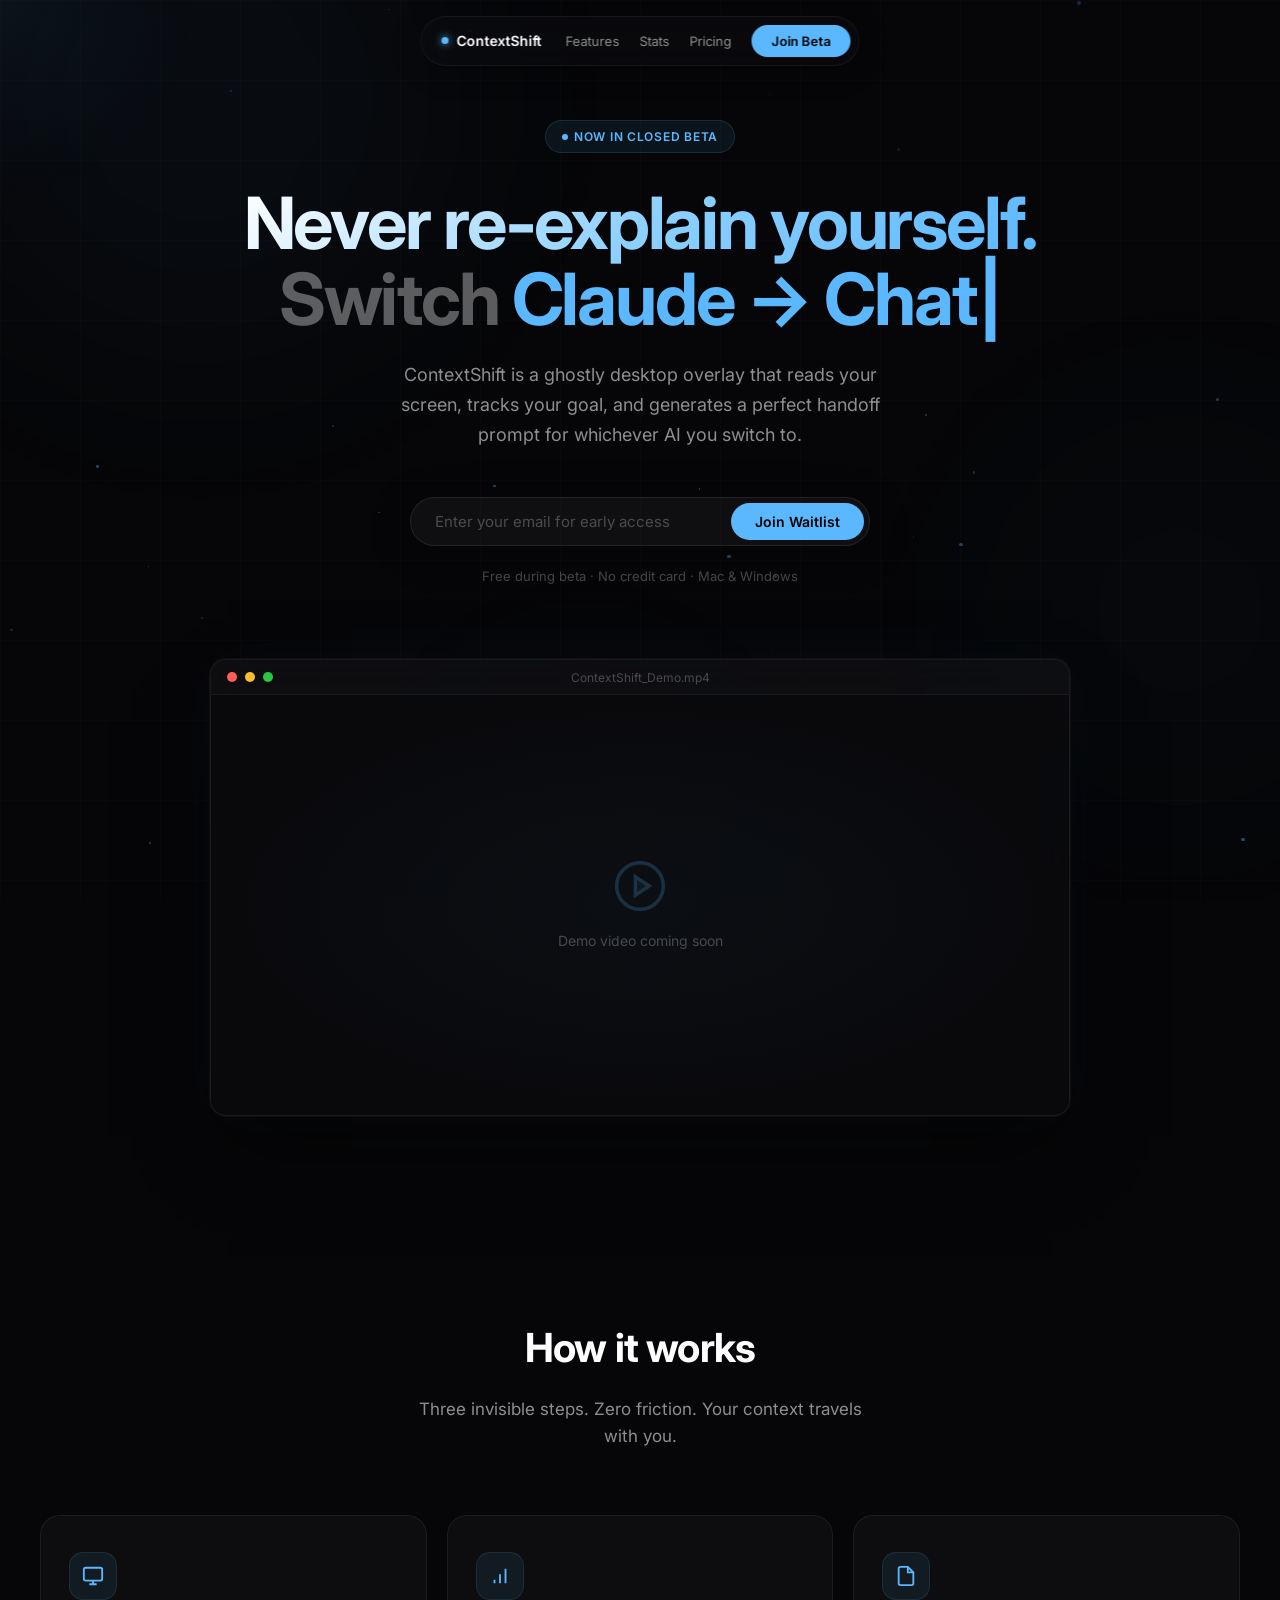
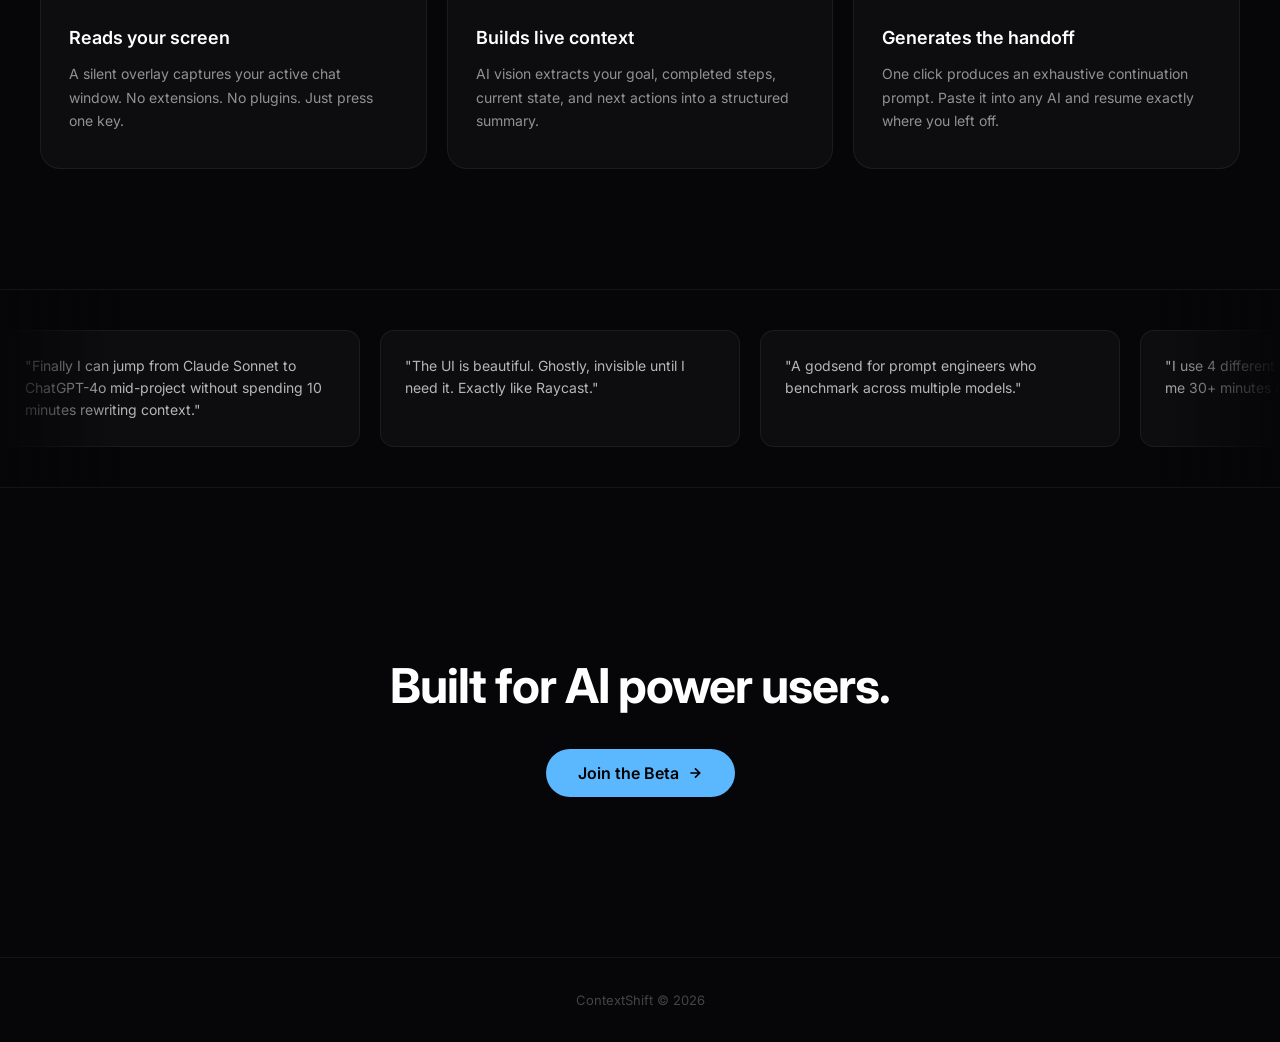
==== index.html @ 585a2532 "ContextShift marketing website - glassmorphism + waitlist" ====
<!DOCTYPE html>
<html lang="en">
<head>
  <meta charset="UTF-8">
  <meta name="viewport" content="width=device-width, initial-scale=1.0">
  <title>ContextShift — AI Context Layer</title>
  <meta name="description" content="Stop re-explaining yourself. ContextShift reads your screen, tracks your AI conversation, and generates a perfect handoff prompt when you switch models.">
  <link rel="icon" href="data:image/svg+xml,<svg xmlns=%22http://www.w3.org/2000/svg%22 viewBox=%220 0 100 100%22><circle cx=%2250%22 cy=%2250%22 r=%2250%22 fill=%22%235BB8FF%22/></svg>">
  <link href="https://fonts.googleapis.com/css2?family=Inter:wght@400;500;600;700;800&display=swap" rel="stylesheet">
  <link rel="stylesheet" href="/css/base.css">
</head>
<body>

  <!-- Scroll Progress Bar -->
  <div style="position:fixed; top:0; left:0; height:2px; background:var(--accent); z-index:200; transition:width 0.1s;" id="scroll-progress"></div>

  <!-- Animated Background -->
  <div class="bg-scene">
    <div class="mesh-gradient mesh-1"></div>
    <div class="mesh-gradient mesh-2"></div>
    <div class="mesh-gradient mesh-3"></div>
    <div id="particles" class="particles-container"></div>
  </div>
  <div class="grid-overlay"></div>
  <div class="cursor-glow" id="cursor-glow"></div>

  <!-- Floating Nav Pill -->
  <nav class="nav">
    <div class="nav-brand">
      <span class="dot"></span>
      ContextShift
    </div>
    <div class="nav-links">
      <a href="#features">Features</a>
      <a href="#stats">Stats</a>
      <a href="/pricing.html">Pricing</a>
      <button class="nav-cta magnetic" onclick="document.getElementById('email').focus()">Join Beta</button>
    </div>
  </nav>

  <main>
    <!-- ==================== HERO ==================== -->
    <section class="hero">
      <div class="badge reveal">Now in Closed Beta</div>
      
      <h1 class="reveal">
        <span class="gradient-text">Never re‑explain yourself.</span>
        <span class="dim">Switch <span id="typing-text" class="typing-cursor">Claude → ChatGPT</span></span>
      </h1>
      
      <p class="hero-sub reveal">
        ContextShift is a ghostly desktop overlay that reads your screen, tracks your goal, and generates a perfect handoff prompt for whichever AI you switch to.
      </p>

      <div class="waitlist-wrap reveal">
        <form id="waitlist-form" class="waitlist-form">
          <input type="email" id="email" placeholder="Enter your email for early access" required>
          <button type="submit" class="magnetic">Join Waitlist</button>
        </form>
        <div id="waitlist-success" class="success-pill hidden">
          <svg width="18" height="18" viewBox="0 0 24 24" fill="none" stroke="currentColor" stroke-width="2.5"><path d="M22 11.08V12a10 10 0 1 1-5.93-9.14"/><polyline points="22 4 12 14.01 9 11.01"/></svg>
          You're on the list!
        </div>
      </div>
      <p class="hero-note reveal">Free during beta · No credit card · Mac & Windows</p>

      <!-- Video Frame with 3D Parallax Tilt -->
      <div class="video-section reveal">
        <div class="video-frame">
          <div class="video-bar">
            <span class="vb-dot vb-r"></span>
            <span class="vb-dot vb-y"></span>
            <span class="vb-dot vb-g"></span>
            <span class="vb-title">ContextShift_Demo.mp4</span>
          </div>
          <div class="video-body" id="video-body">
            <svg width="56" height="56" viewBox="0 0 24 24" fill="none" stroke="rgba(91,184,255,0.5)" stroke-width="1.5">
              <circle cx="12" cy="12" r="10"></circle>
              <polygon points="10 8 16 12 10 16" fill="rgba(91,184,255,0.15)"></polygon>
            </svg>
            <p>Demo video coming soon</p>
          </div>
          <!-- Uncomment when ready:
          <video src="/assets/demo.mp4" autoplay loop muted playsinline class="real-video"></video>
          -->
        </div>
      </div>
    </section>



    <!-- ==================== FEATURES ==================== -->
    <section class="features container" id="features">
      <div class="section-label reveal">
        <h2>How it works</h2>
        <p>Three invisible steps. Zero friction. Your context travels with you.</p>
      </div>
      <div class="features-grid">
        <div class="f-card reveal">
          <div class="f-icon">
            <svg width="22" height="22" viewBox="0 0 24 24" fill="none" stroke="currentColor" stroke-width="2"><rect x="2" y="3" width="20" height="14" rx="2"/><path d="M8 21h8M12 17v4"/></svg>
          </div>
          <h3>Reads your screen</h3>
          <p>A silent overlay captures your active chat window. No extensions. No plugins. Just press one key.</p>
        </div>
        <div class="f-card reveal">
          <div class="f-icon">
            <svg width="22" height="22" viewBox="0 0 24 24" fill="none" stroke="currentColor" stroke-width="2"><path d="M12 20V10M18 20V4M6 20v-4"/></svg>
          </div>
          <h3>Builds live context</h3>
          <p>AI vision extracts your goal, completed steps, current state, and next actions into a structured summary.</p>
        </div>
        <div class="f-card reveal">
          <div class="f-icon">
            <svg width="22" height="22" viewBox="0 0 24 24" fill="none" stroke="currentColor" stroke-width="2"><path d="M14 2H6a2 2 0 0 0-2 2v16a2 2 0 0 0 2 2h12a2 2 0 0 0 2-2V8z"/><path d="M14 2v6h6"/></svg>
          </div>
          <h3>Generates the handoff</h3>
          <p>One click produces an exhaustive continuation prompt. Paste it into any AI and resume exactly where you left off.</p>
        </div>
      </div>
    </section>

    <!-- ==================== SOCIAL PROOF ==================== -->
    <div class="social-proof">
      <div class="marquee-track">
        <div class="quote-card">"Finally I can jump from Claude Sonnet to ChatGPT-4o mid-project without spending 10 minutes rewriting context."</div>
        <div class="quote-card">"The UI is beautiful. Ghostly, invisible until I need it. Exactly like Raycast."</div>
        <div class="quote-card">"A godsend for prompt engineers who benchmark across multiple models."</div>
        <div class="quote-card">"I use 4 different AIs daily. ContextShift saves me 30+ minutes of re-explaining."</div>
        <div class="quote-card">"This is what I thought Cluely was going to be. But better and actually useful."</div>
        <div class="quote-card">"Finally I can jump from Claude Sonnet to ChatGPT-4o mid-project without spending 10 minutes rewriting context."</div>
        <div class="quote-card">"The UI is beautiful. Ghostly, invisible until I need it. Exactly like Raycast."</div>
        <div class="quote-card">"A godsend for prompt engineers who benchmark across multiple models."</div>
        <div class="quote-card">"I use 4 different AIs daily. ContextShift saves me 30+ minutes of re-explaining."</div>
        <div class="quote-card">"This is what I thought Cluely was going to be. But better and actually useful."</div>
      </div>
    </div>

    <!-- ==================== BOTTOM CTA ==================== -->
    <section class="bottom-cta container">
      <h2 class="reveal">Built for AI power users.</h2>
      <div class="reveal">
        <button class="btn-big magnetic" onclick="window.scrollTo({top:0,behavior:'smooth'}); setTimeout(()=>document.getElementById('email').focus(),500)">
          Join the Beta
          <svg width="16" height="16" viewBox="0 0 24 24" fill="none" stroke="currentColor" stroke-width="2.5"><path d="M5 12h14M12 5l7 7-7 7"/></svg>
        </button>
      </div>
    </section>
  </main>

  <footer>
    <div class="container">ContextShift © 2026</div>
  </footer>

  <script src="/js/main.js"></script>
</body>
</html>
---- css/base.css ----
:root {
  --accent: #5BB8FF;
  --accent-light: #8ED1FF;
  --bg: #060608;
  --glass: rgba(255, 255, 255, 0.03);
  --glass-border: rgba(255, 255, 255, 0.06);
  --glass-strong: rgba(255, 255, 255, 0.06);
  --text: #fff;
  --text-dim: rgba(255, 255, 255, 0.55);
  --text-muted: rgba(255, 255, 255, 0.25);
}

*, *::before, *::after { box-sizing: border-box; margin: 0; padding: 0; }

html {
  scroll-behavior: smooth;
  scrollbar-width: thin;
  scrollbar-color: rgba(91,184,255,0.2) transparent;
}

body {
  font-family: 'Inter', -apple-system, BlinkMacSystemFont, sans-serif;
  background: var(--bg);
  color: var(--text);
  -webkit-font-smoothing: antialiased;
  text-rendering: optimizeLegibility;
  overflow-x: hidden;
  line-height: 1.6;
}

::-webkit-scrollbar { width: 6px; }
::-webkit-scrollbar-track { background: transparent; }
::-webkit-scrollbar-thumb { background: rgba(91,184,255,0.15); border-radius: 3px; }

a { color: inherit; text-decoration: none; }
button { cursor: pointer; font-family: inherit; border: none; outline: none; }
ul { list-style: none; }

.container { max-width: 1200px; margin: 0 auto; padding: 0 32px; }

/* ========== ANIMATED BACKGROUND ========== */
.bg-scene {
  position: fixed;
  inset: 0;
  z-index: -1;
  overflow: hidden;
}

.mesh-gradient {
  position: absolute;
  border-radius: 50%;
  filter: blur(120px);
  opacity: 0.4;
  animation: float 20s ease-in-out infinite;
}

.mesh-1 {
  width: 600px; height: 600px;
  background: radial-gradient(circle, rgba(91,184,255,0.15), transparent);
  top: -200px; left: -100px;
  animation-delay: 0s;
}
.mesh-2 {
  width: 500px; height: 500px;
  background: radial-gradient(circle, rgba(91,184,255,0.08), transparent);
  top: 40%; right: -150px;
  animation-delay: -7s;
  animation-duration: 25s;
}
.mesh-3 {
  width: 400px; height: 400px;
  background: radial-gradient(circle, rgba(142,209,255,0.06), transparent);
  bottom: -100px; left: 30%;
  animation-delay: -14s;
  animation-duration: 30s;
}

@keyframes float {
  0%, 100% { transform: translate(0, 0) scale(1); }
  25% { transform: translate(30px, -40px) scale(1.05); }
  50% { transform: translate(-20px, 20px) scale(0.95); }
  75% { transform: translate(40px, 30px) scale(1.02); }
}

/* Cursor Glow */
.cursor-glow {
  position: fixed;
  width: 400px;
  height: 400px;
  border-radius: 50%;
  background: radial-gradient(circle, rgba(91,184,255,0.06), transparent 70%);
  pointer-events: none;
  z-index: 0;
  transform: translate(-50%, -50%);
  transition: left 0.3s ease, top 0.3s ease;
}

/* Grid Overlay */
.grid-overlay {
  position: fixed;
  inset: 0;
  background-image: 
    linear-gradient(rgba(255,255,255,0.015) 1px, transparent 1px),
    linear-gradient(90deg, rgba(255,255,255,0.015) 1px, transparent 1px);
  background-size: 80px 80px;
  z-index: -1;
  pointer-events: none;
}

/* ========== NAV ========== */
.nav {
  position: fixed;
  top: 16px;
  left: 50%;
  transform: translateX(-50%);
  z-index: 100;
  background: rgba(12, 12, 16, 0.5);
  backdrop-filter: blur(20px);
  -webkit-backdrop-filter: blur(20px);
  border: 1px solid var(--glass-border);
  border-radius: 999px;
  padding: 8px 8px 8px 20px;
  display: flex;
  align-items: center;
  gap: 24px;
  box-shadow: 0 4px 30px rgba(0,0,0,0.3);
}

.nav-brand {
  display: flex;
  align-items: center;
  gap: 8px;
  font-weight: 600;
  font-size: 14px;
  white-space: nowrap;
}

.dot {
  width: 7px;
  height: 7px;
  background: var(--accent);
  border-radius: 50%;
  box-shadow: 0 0 8px var(--accent);
  animation: dot-pulse 2.5s ease-in-out infinite;
}

@keyframes dot-pulse {
  0%, 100% { opacity: 1; }
  50% { opacity: 0.3; }
}

.nav-links {
  display: flex;
  align-items: center;
  gap: 20px;
}

.nav-links a {
  font-size: 13px;
  color: var(--text-dim);
  transition: color 0.2s;
}
.nav-links a:hover { color: #fff; }

.nav-cta {
  background: var(--accent);
  color: #000;
  font-size: 13px;
  font-weight: 600;
  padding: 8px 20px;
  border-radius: 999px;
  transition: all 0.2s;
}
.nav-cta:hover {
  box-shadow: 0 0 20px rgba(91,184,255,0.4);
  transform: scale(1.02);
}

/* ========== HERO ========== */
.hero {
  min-height: 100vh;
  display: flex;
  flex-direction: column;
  align-items: center;
  justify-content: center;
  text-align: center;
  padding: 120px 32px 80px;
  position: relative;
}

.badge {
  display: inline-flex;
  align-items: center;
  gap: 6px;
  background: rgba(91,184,255,0.08);
  border: 1px solid rgba(91,184,255,0.15);
  color: var(--accent);
  font-size: 12px;
  font-weight: 600;
  text-transform: uppercase;
  letter-spacing: 0.06em;
  padding: 6px 16px;
  border-radius: 999px;
  margin-bottom: 32px;
}
.badge::before {
  content: '';
  width: 6px; height: 6px;
  background: var(--accent);
  border-radius: 50%;
}

.hero h1 {
  font-size: clamp(40px, 6vw, 72px);
  font-weight: 700;
  line-height: 1.05;
  letter-spacing: -0.03em;
  margin-bottom: 24px;
  max-width: 800px;
}
.hero h1 .gradient-text {
  background: linear-gradient(135deg, #fff 0%, var(--accent-light) 50%, var(--accent) 100%);
  -webkit-background-clip: text;
  -webkit-text-fill-color: transparent;
  background-clip: text;
}
.hero h1 .dim {
  display: block;
  -webkit-text-fill-color: rgba(255,255,255,0.35);
}

.hero-sub {
  font-size: 18px;
  color: var(--text-dim);
  max-width: 500px;
  margin: 0 auto 48px;
  line-height: 1.65;
}

/* ========== WAITLIST ========== */
.waitlist-wrap {
  margin-bottom: 12px;
}

.waitlist-form {
  display: flex;
  align-items: center;
  background: rgba(255,255,255,0.04);
  border: 1px solid rgba(255,255,255,0.08);
  border-radius: 999px;
  padding: 5px 5px 5px 24px;
  width: 460px;
  max-width: 90vw;
  transition: all 0.3s;
  box-shadow: 0 8px 40px rgba(0,0,0,0.25);
}
.waitlist-form:focus-within {
  border-color: rgba(91,184,255,0.35);
  box-shadow: 0 0 0 4px rgba(91,184,255,0.08), 0 8px 40px rgba(0,0,0,0.25);
}

.waitlist-form input {
  flex: 1;
  background: none;
  border: none;
  color: #fff;
  font-size: 15px;
  outline: none;
  font-family: inherit;
  min-width: 0;
}
.waitlist-form input::placeholder { color: var(--text-muted); }

.waitlist-form button {
  background: var(--accent);
  color: #000;
  font-weight: 600;
  font-size: 14px;
  padding: 10px 24px;
  border-radius: 999px;
  white-space: nowrap;
  transition: all 0.2s;
}
.waitlist-form button:hover {
  box-shadow: 0 0 16px rgba(91,184,255,0.35);
}
.waitlist-form button:disabled {
  opacity: 0.6;
}

.success-pill {
  display: inline-flex;
  align-items: center;
  gap: 8px;
  background: rgba(74,222,128,0.08);
  border: 1px solid rgba(74,222,128,0.2);
  color: #4ADE80;
  padding: 12px 24px;
  border-radius: 999px;
  font-weight: 500;
  font-size: 14px;
  animation: popIn 0.4s cubic-bezier(0.34, 1.56, 0.64, 1);
}

@keyframes popIn {
  from { transform: scale(0.9); opacity: 0; }
  to { transform: scale(1); opacity: 1; }
}

.hero-note { font-size: 13px; color: var(--text-muted); margin-top: 8px; }

/* ========== VIDEO FRAME ========== */
.video-section {
  margin-top: 72px;
  width: 100%;
  max-width: 860px;
  position: relative;
}

.video-frame {
  background: rgba(12,12,16,0.6);
  border: 1px solid rgba(255,255,255,0.07);
  border-radius: 16px;
  overflow: hidden;
  backdrop-filter: blur(20px);
  box-shadow:
    0 0 0 1px rgba(255,255,255,0.04),
    0 40px 80px -20px rgba(0,0,0,0.7),
    0 0 60px rgba(91,184,255,0.04);
  transition: transform 0.5s cubic-bezier(0.16, 1, 0.3, 1), box-shadow 0.5s;
}
.video-frame:hover {
  transform: translateY(-4px);
  box-shadow:
    0 0 0 1px rgba(91,184,255,0.12),
    0 40px 80px -20px rgba(0,0,0,0.7),
    0 0 80px rgba(91,184,255,0.08);
}

.video-bar {
  background: rgba(255,255,255,0.02);
  border-bottom: 1px solid rgba(255,255,255,0.05);
  padding: 12px 16px;
  display: flex;
  align-items: center;
  gap: 8px;
  position: relative;
}
.vb-dot { width: 10px; height: 10px; border-radius: 50%; }
.vb-r { background: #FF5F57; }
.vb-y { background: #FEBC2E; }
.vb-g { background: #28C840; }
.vb-title {
  position: absolute;
  left: 50%; transform: translateX(-50%);
  font-size: 12px;
  color: var(--text-muted);
}

.video-body {
  height: 420px;
  display: flex;
  flex-direction: column;
  align-items: center;
  justify-content: center;
  gap: 16px;
  position: relative;
  background: radial-gradient(ellipse at 50% 50%, rgba(91,184,255,0.03), transparent 70%);
}
.video-body svg { opacity: 0.4; }
.video-body p { color: var(--text-muted); font-size: 14px; }

.real-video {
  width: 100%;
  height: 100%;
  object-fit: cover;
  display: block;
}

/* ========== FEATURES ========== */
.features { padding: 120px 0; }
.section-label {
  text-align: center;
  margin-bottom: 64px;
}
.section-label h2 {
  font-size: 40px;
  font-weight: 700;
  letter-spacing: -0.02em;
  margin-bottom: 16px;
}
.section-label p {
  color: var(--text-dim);
  font-size: 17px;
  max-width: 480px;
  margin: 0 auto;
}

.features-grid {
  display: grid;
  grid-template-columns: repeat(3, 1fr);
  gap: 20px;
}

.f-card {
  background: var(--glass);
  border: 1px solid var(--glass-border);
  border-radius: 20px;
  padding: 36px 28px;
  transition: all 0.4s cubic-bezier(0.16, 1, 0.3, 1);
  position: relative;
  overflow: hidden;
}
.f-card::before {
  content: '';
  position: absolute;
  inset: 0;
  background: radial-gradient(circle at 50% 0%, rgba(91,184,255,0.06), transparent 60%);
  opacity: 0;
  transition: opacity 0.4s;
}
.f-card:hover::before { opacity: 1; }
.f-card:hover {
  border-color: rgba(91,184,255,0.15);
  transform: translateY(-6px);
  box-shadow: 0 20px 60px rgba(0,0,0,0.3), 0 0 30px rgba(91,184,255,0.04);
}

.f-icon {
  width: 48px; height: 48px;
  background: rgba(91,184,255,0.08);
  border: 1px solid rgba(91,184,255,0.12);
  border-radius: 14px;
  display: flex;
  align-items: center;
  justify-content: center;
  margin-bottom: 24px;
  color: var(--accent);
  position: relative;
}

.f-card h3 {
  font-size: 18px;
  font-weight: 600;
  margin-bottom: 10px;
  position: relative;
}
.f-card p {
  font-size: 14px;
  color: var(--text-dim);
  line-height: 1.65;
  position: relative;
}

/* ========== SOCIAL PROOF ========== */
.social-proof {
  border-top: 1px solid var(--glass-border);
  border-bottom: 1px solid var(--glass-border);
  overflow: hidden;
  padding: 40px 0;
  position: relative;
}
.social-proof::before, .social-proof::after {
  content: '';
  position: absolute;
  top: 0; bottom: 0;
  width: 120px;
  z-index: 2;
}
.social-proof::before { left: 0; background: linear-gradient(90deg, var(--bg), transparent); }
.social-proof::after { right: 0; background: linear-gradient(270deg, var(--bg), transparent); }

.marquee-track {
  display: flex;
  gap: 20px;
  animation: marquee 35s linear infinite;
  width: max-content;
}
@keyframes marquee {
  from { transform: translateX(0); }
  to { transform: translateX(-50%); }
}

.quote-card {
  background: var(--glass);
  border: 1px solid var(--glass-border);
  border-radius: 14px;
  padding: 24px;
  width: 360px;
  flex-shrink: 0;
  font-size: 14px;
  color: rgba(255,255,255,0.7);
  line-height: 1.6;
}

/* ========== BOTTOM CTA ========== */
.bottom-cta {
  padding: 160px 0;
  text-align: center;
  position: relative;
}
.bottom-cta h2 {
  font-size: clamp(32px, 4vw, 48px);
  font-weight: 700;
  letter-spacing: -0.02em;
  margin-bottom: 24px;
}
.bottom-cta .btn-big {
  display: inline-flex;
  align-items: center;
  gap: 8px;
  background: var(--accent);
  color: #000;
  padding: 14px 32px;
  border-radius: 999px;
  font-weight: 600;
  font-size: 16px;
  transition: all 0.25s;
}
.bottom-cta .btn-big:hover {
  transform: translateY(-2px);
  box-shadow: 0 0 32px rgba(91,184,255,0.4);
}

/* ========== FOOTER ========== */
footer {
  border-top: 1px solid var(--glass-border);
  padding: 32px 0;
  text-align: center;
  color: var(--text-muted);
  font-size: 13px;
}

/* ========== REVEAL ANIMATIONS ========== */
.reveal {
  opacity: 0;
  transform: translateY(30px);
  transition: opacity 0.8s cubic-bezier(0.16, 1, 0.3, 1), transform 0.8s cubic-bezier(0.16, 1, 0.3, 1);
}
.reveal.visible {
  opacity: 1;
  transform: translateY(0);
}

.hidden { display: none !important; }

/* Typing Cursor */
.typing-cursor {
  color: var(--accent);
  -webkit-text-fill-color: var(--accent);
}
.typing-cursor::after {
  content: '|';
  animation: blink 0.8s step-end infinite;
  margin-left: 2px;
  -webkit-text-fill-color: var(--accent);
}
@keyframes blink {
  0%, 100% { opacity: 1; }
  50% { opacity: 0; }
}

/* Particles */
.particles-container {
  position: absolute;
  inset: 0;
  overflow: hidden;
}
.particle {
  position: absolute;
  background: var(--accent);
  border-radius: 50%;
  animation: drift linear infinite;
}
@keyframes drift {
  0% { transform: translate(0, 0) rotate(0deg); }
  25% { transform: translate(30px, -60px) rotate(90deg); }
  50% { transform: translate(-20px, -120px) rotate(180deg); }
  75% { transform: translate(40px, -60px) rotate(270deg); }
  100% { transform: translate(0, 0) rotate(360deg); }
}

/* Stats Strip */
.stats-strip {
  border-top: 1px solid var(--glass-border);
  border-bottom: 1px solid var(--glass-border);
  padding: 48px 0;
  background: rgba(0,0,0,0.2);
}
.stats-grid {
  display: flex;
  justify-content: center;
  align-items: center;
  gap: 48px;
  flex-wrap: wrap;
}
.stat {
  text-align: center;
  min-width: 120px;
}
.stat-number {
  font-size: 40px;
  font-weight: 800;
  background: linear-gradient(135deg, #fff, var(--accent));
  -webkit-background-clip: text;
  -webkit-text-fill-color: transparent;
  line-height: 1;
  margin-bottom: 8px;
}
.stat-label {
  font-size: 13px;
  color: var(--text-muted);
  text-transform: uppercase;
  letter-spacing: 0.04em;
}
.stat-divider {
  width: 1px;
  height: 40px;
  background: var(--glass-border);
}

/* ========== MOBILE ========== */
@media (max-width: 768px) {
  .nav { padding: 6px 6px 6px 14px; gap: 12px; }
  .nav-links a { display: none; }
  .nav-links a:last-of-type { display: block; }
  .nav-brand { font-size: 13px; }

  .hero { padding: 100px 20px 60px; }
  .hero h1 { font-size: 34px; }
  .hero-sub { font-size: 16px; }

  .waitlist-form {
    flex-direction: column;
    border-radius: 16px;
    padding: 8px;
    gap: 8px;
    width: 100%;
    max-width: 340px;
  }
  .waitlist-form input { text-align: center; padding: 12px 16px; }
  .waitlist-form button { width: 100%; padding: 12px; border-radius: 10px; }

  .video-section { margin-top: 40px; }
  .video-body { height: 220px; }

  .features-grid { grid-template-columns: 1fr; }
  .features { padding: 80px 0; }
  .section-label h2 { font-size: 28px; }

  .quote-card { width: 280px; }
  .bottom-cta { padding: 100px 0; }

  .stats-grid { gap: 24px; }
  .stat-number { font-size: 32px; }
  .stat-divider { display: none; }
}

@media (max-width: 400px) {
  .hero h1 { font-size: 28px; }
  .container { padding: 0 16px; }
}
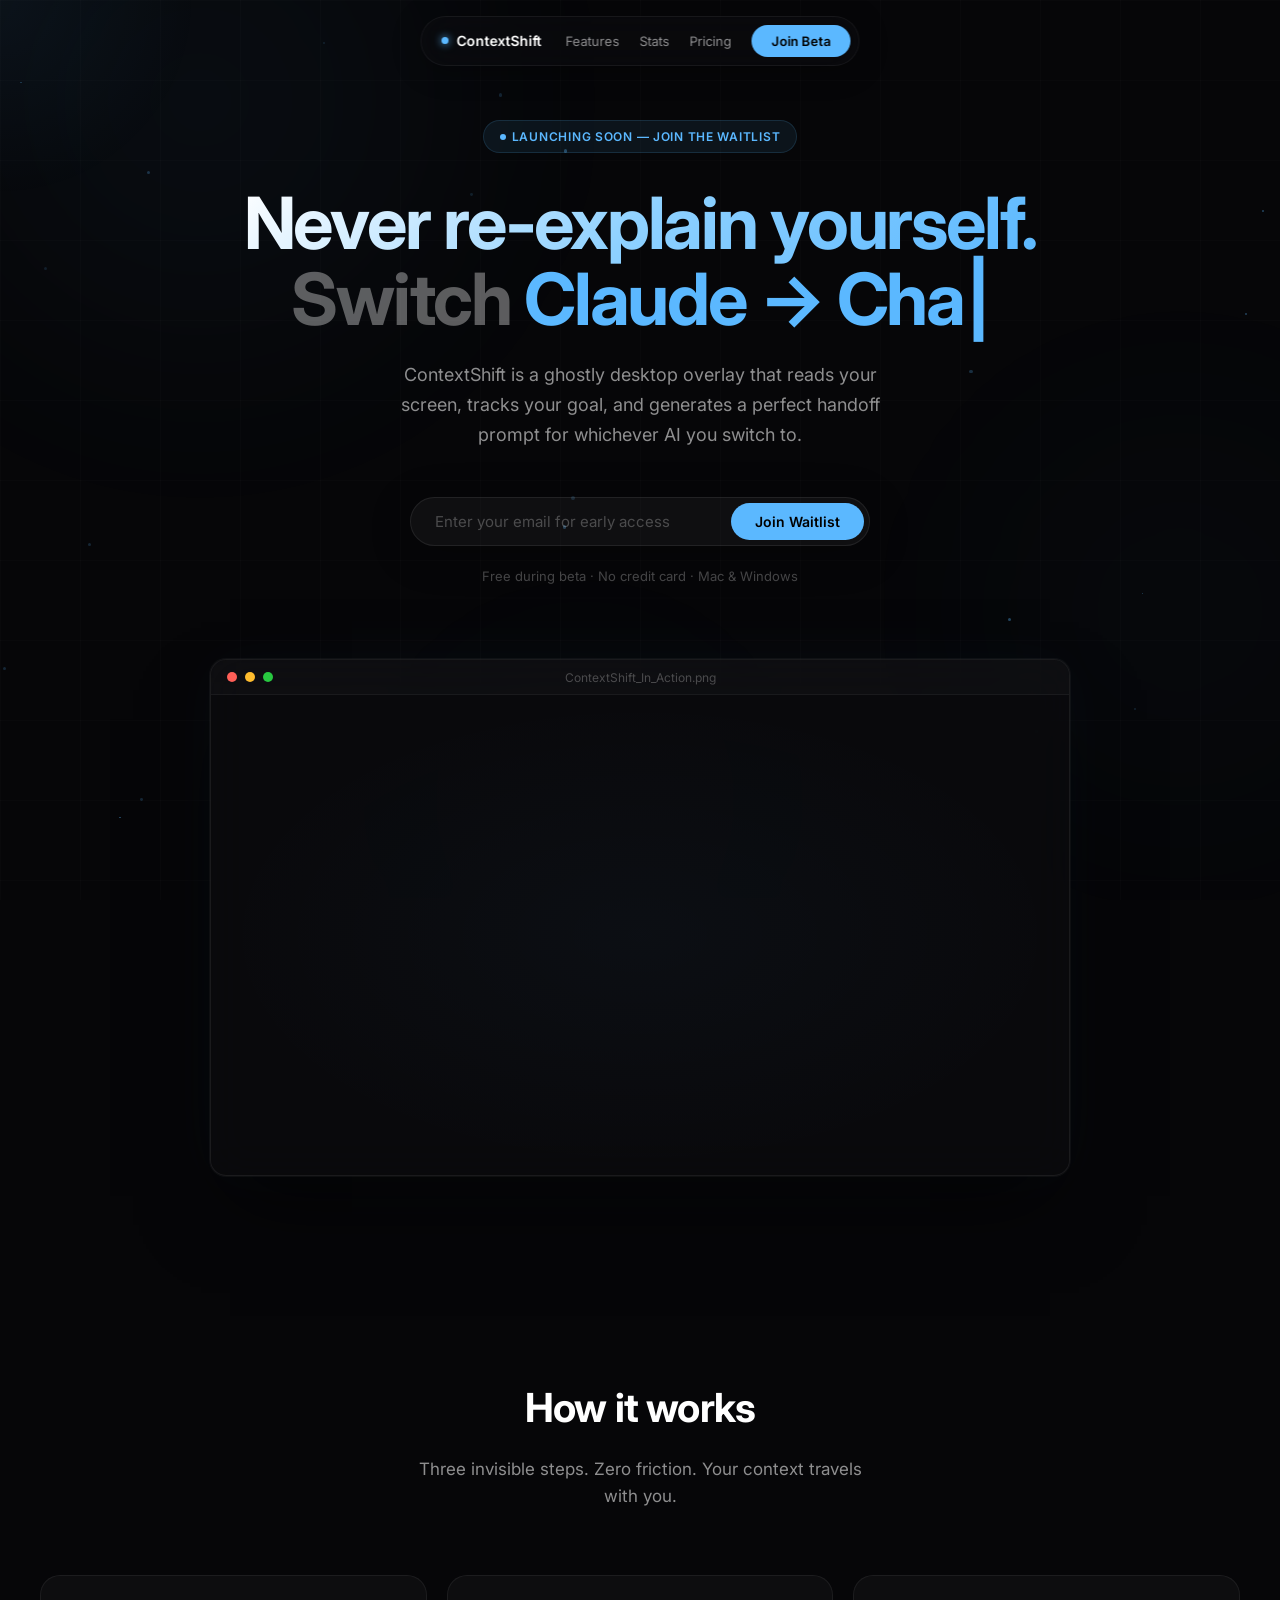
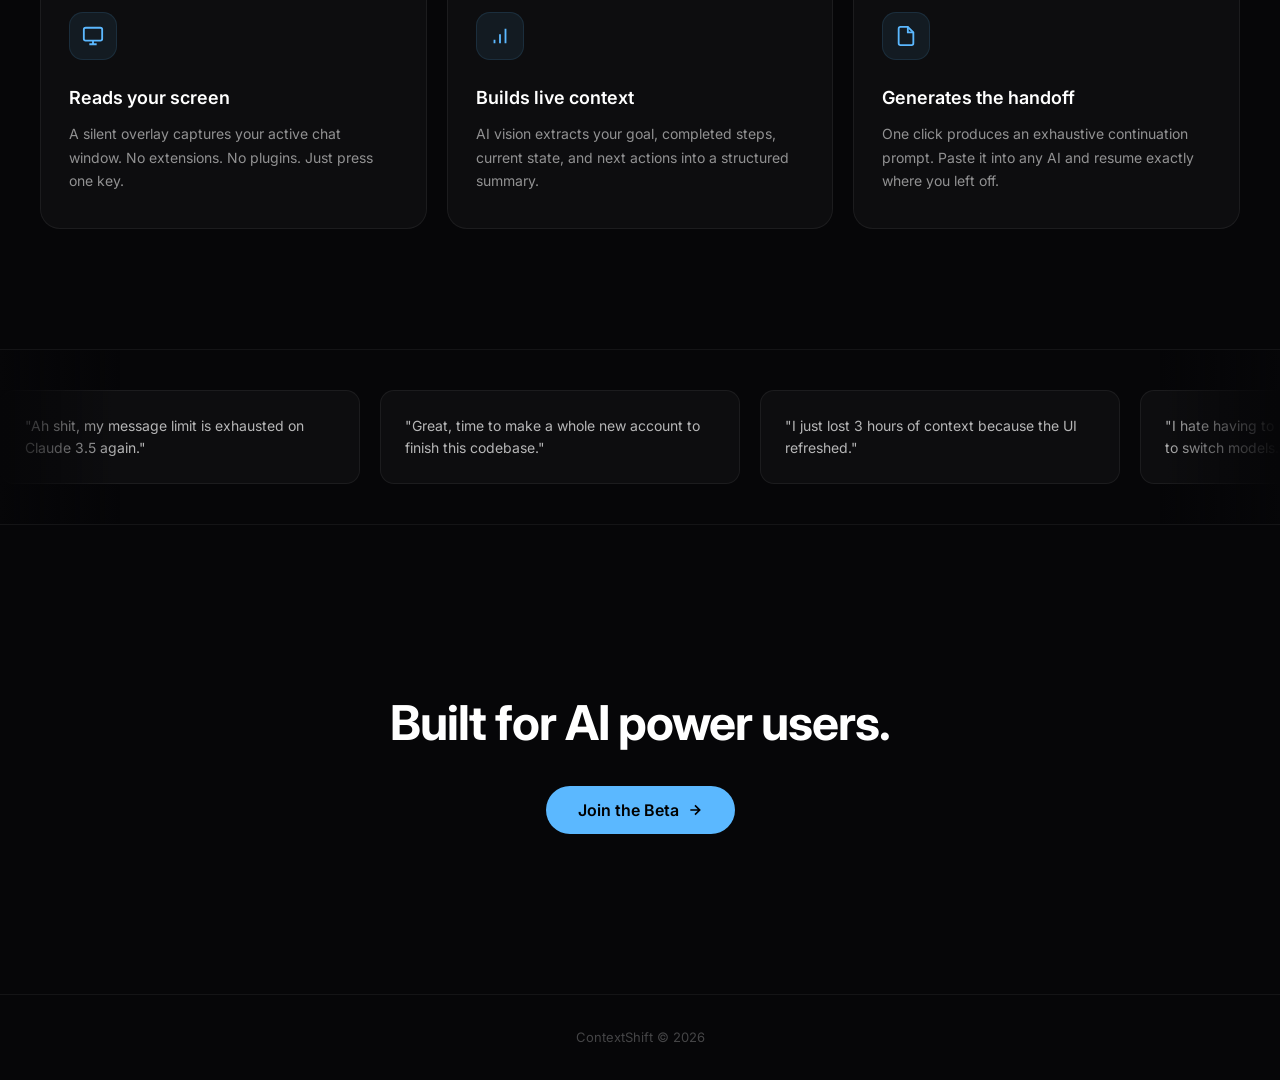
==== commit 84e70781: "feat: replace demo video with ContextShift functional screenshot gallery and update marketing copy" ====
--- a/index.html
+++ b/index.html
@@ -41,7 +41,7 @@
   <main>
     <!-- ==================== HERO ==================== -->
     <section class="hero">
-      <div class="badge reveal">Now in Closed Beta</div>
+      <div class="badge reveal">Launching soon — join the waitlist</div>
       
       <h1 class="reveal">
         <span class="gradient-text">Never re‑explain yourself.</span>
@@ -71,18 +71,14 @@
             <span class="vb-dot vb-r"></span>
             <span class="vb-dot vb-y"></span>
             <span class="vb-dot vb-g"></span>
-            <span class="vb-title">ContextShift_Demo.mp4</span>
+            <span class="vb-title">ContextShift_In_Action.png</span>
           </div>
-          <div class="video-body" id="video-body">
-            <svg width="56" height="56" viewBox="0 0 24 24" fill="none" stroke="rgba(91,184,255,0.5)" stroke-width="1.5">
-              <circle cx="12" cy="12" r="10"></circle>
-              <polygon points="10 8 16 12 10 16" fill="rgba(91,184,255,0.15)"></polygon>
-            </svg>
-            <p>Demo video coming soon</p>
+          <div class="gallery-body" id="video-body">
+            <img src="/assets/media__1776195169043.png" class="gallery-img" alt="ContextShift Scan">
+            <img src="/assets/media__1776195214757.png" class="gallery-img" alt="ContextShift Timeline">
+            <img src="/assets/media__1776195224553.png" class="gallery-img" alt="ContextShift Prompt Handoff">
+            <img src="/assets/media__1776195284631.png" class="gallery-img" alt="ContextShift Full Context">
           </div>
-          <!-- Uncomment when ready:
-          <video src="/assets/demo.mp4" autoplay loop muted playsinline class="real-video"></video>
-          -->
         </div>
       </div>
     </section>
@@ -123,16 +119,16 @@
     <!-- ==================== SOCIAL PROOF ==================== -->
     <div class="social-proof">
       <div class="marquee-track">
-        <div class="quote-card">"Finally I can jump from Claude Sonnet to ChatGPT-4o mid-project without spending 10 minutes rewriting context."</div>
-        <div class="quote-card">"The UI is beautiful. Ghostly, invisible until I need it. Exactly like Raycast."</div>
-        <div class="quote-card">"A godsend for prompt engineers who benchmark across multiple models."</div>
-        <div class="quote-card">"I use 4 different AIs daily. ContextShift saves me 30+ minutes of re-explaining."</div>
-        <div class="quote-card">"This is what I thought Cluely was going to be. But better and actually useful."</div>
-        <div class="quote-card">"Finally I can jump from Claude Sonnet to ChatGPT-4o mid-project without spending 10 minutes rewriting context."</div>
-        <div class="quote-card">"The UI is beautiful. Ghostly, invisible until I need it. Exactly like Raycast."</div>
-        <div class="quote-card">"A godsend for prompt engineers who benchmark across multiple models."</div>
-        <div class="quote-card">"I use 4 different AIs daily. ContextShift saves me 30+ minutes of re-explaining."</div>
-        <div class="quote-card">"This is what I thought Cluely was going to be. But better and actually useful."</div>
+        <div class="quote-card">"Ah shit, my message limit is exhausted on Claude 3.5 again."</div>
+        <div class="quote-card">"Great, time to make a whole new account to finish this codebase."</div>
+        <div class="quote-card">"I just lost 3 hours of context because the UI refreshed."</div>
+        <div class="quote-card">"I hate having to re-paste 6 different files just to switch models."</div>
+        <div class="quote-card">"Claude is down right when I need to make a massive refactor."</div>
+        <div class="quote-card">"Ah shit, my message limit is exhausted on Claude 3.5 again."</div>
+        <div class="quote-card">"Great, time to make a whole new account to finish this codebase."</div>
+        <div class="quote-card">"I just lost 3 hours of context because the UI refreshed."</div>
+        <div class="quote-card">"I hate having to re-paste 6 different files just to switch models."</div>
+        <div class="quote-card">"Claude is down right when I need to make a massive refactor."</div>
       </div>
     </div>
 
--- a/css/base.css
+++ b/css/base.css
@@ -357,24 +357,34 @@
   color: var(--text-muted);
 }
 
-.video-body {
-  height: 420px;
-  display: flex;
-  flex-direction: column;
-  align-items: center;
-  justify-content: center;
-  gap: 16px;
-  position: relative;
+.gallery-body {
+  position: relative;
+  height: 480px;
   background: radial-gradient(ellipse at 50% 50%, rgba(91,184,255,0.03), transparent 70%);
-}
-.video-body svg { opacity: 0.4; }
-.video-body p { color: var(--text-muted); font-size: 14px; }
-
-.real-video {
+  overflow: hidden;
+}
+.gallery-img {
+  position: absolute;
+  top: 0;
+  left: 0;
   width: 100%;
   height: 100%;
-  object-fit: cover;
-  display: block;
+  object-fit: contain;
+  opacity: 0;
+  transition: opacity 1.5s ease-in-out;
+}
+
+.gallery-img:nth-child(1) { animation: fadeCycle 16s infinite; }
+.gallery-img:nth-child(2) { animation: fadeCycle 16s infinite 4s; }
+.gallery-img:nth-child(3) { animation: fadeCycle 16s infinite 8s; }
+.gallery-img:nth-child(4) { animation: fadeCycle 16s infinite 12s; }
+
+@keyframes fadeCycle {
+  0% { opacity: 0; }
+  10% { opacity: 1; }
+  25% { opacity: 1; }
+  35% { opacity: 0; }
+  100% { opacity: 0; }
 }
 
 /* ========== FEATURES ========== */
@@ -642,7 +652,7 @@
   .waitlist-form button { width: 100%; padding: 12px; border-radius: 10px; }
 
   .video-section { margin-top: 40px; }
-  .video-body { height: 220px; }
+  .gallery-body { height: 260px; }
 
   .features-grid { grid-template-columns: 1fr; }
   .features { padding: 80px 0; }
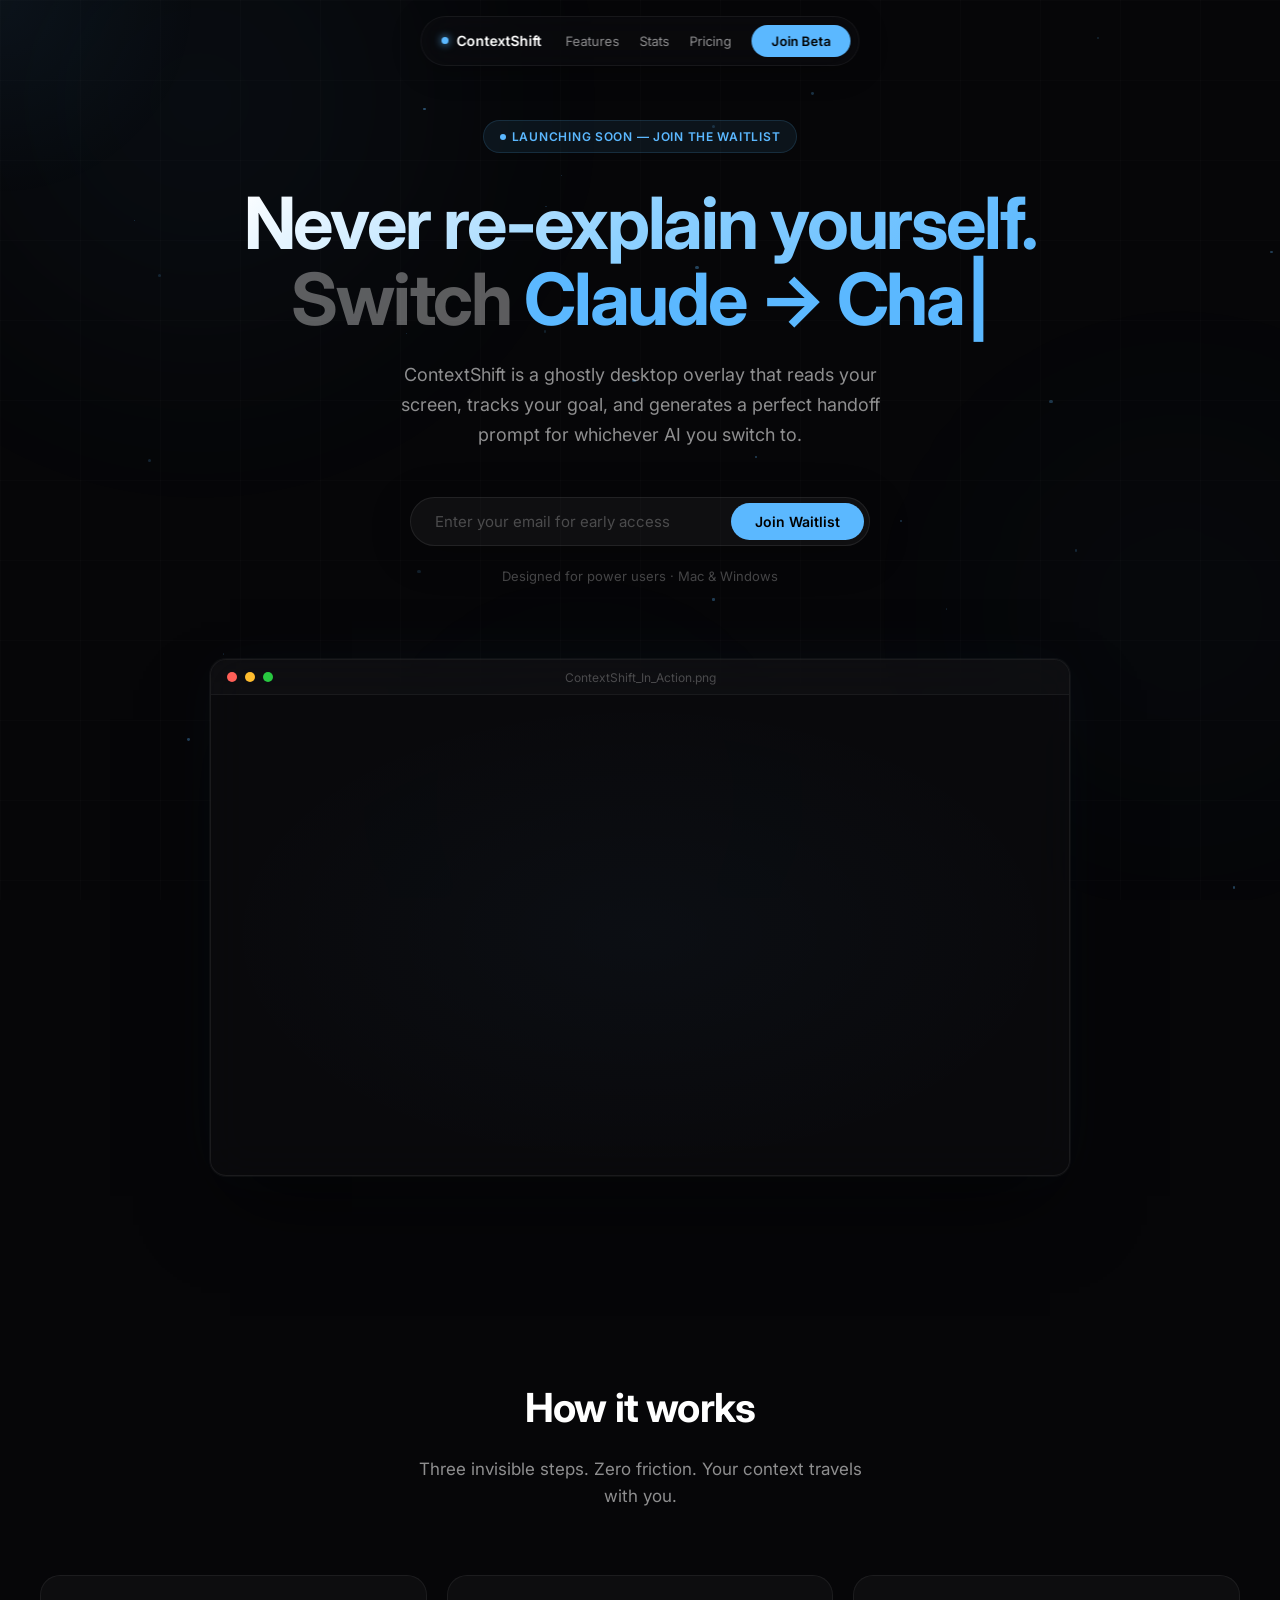
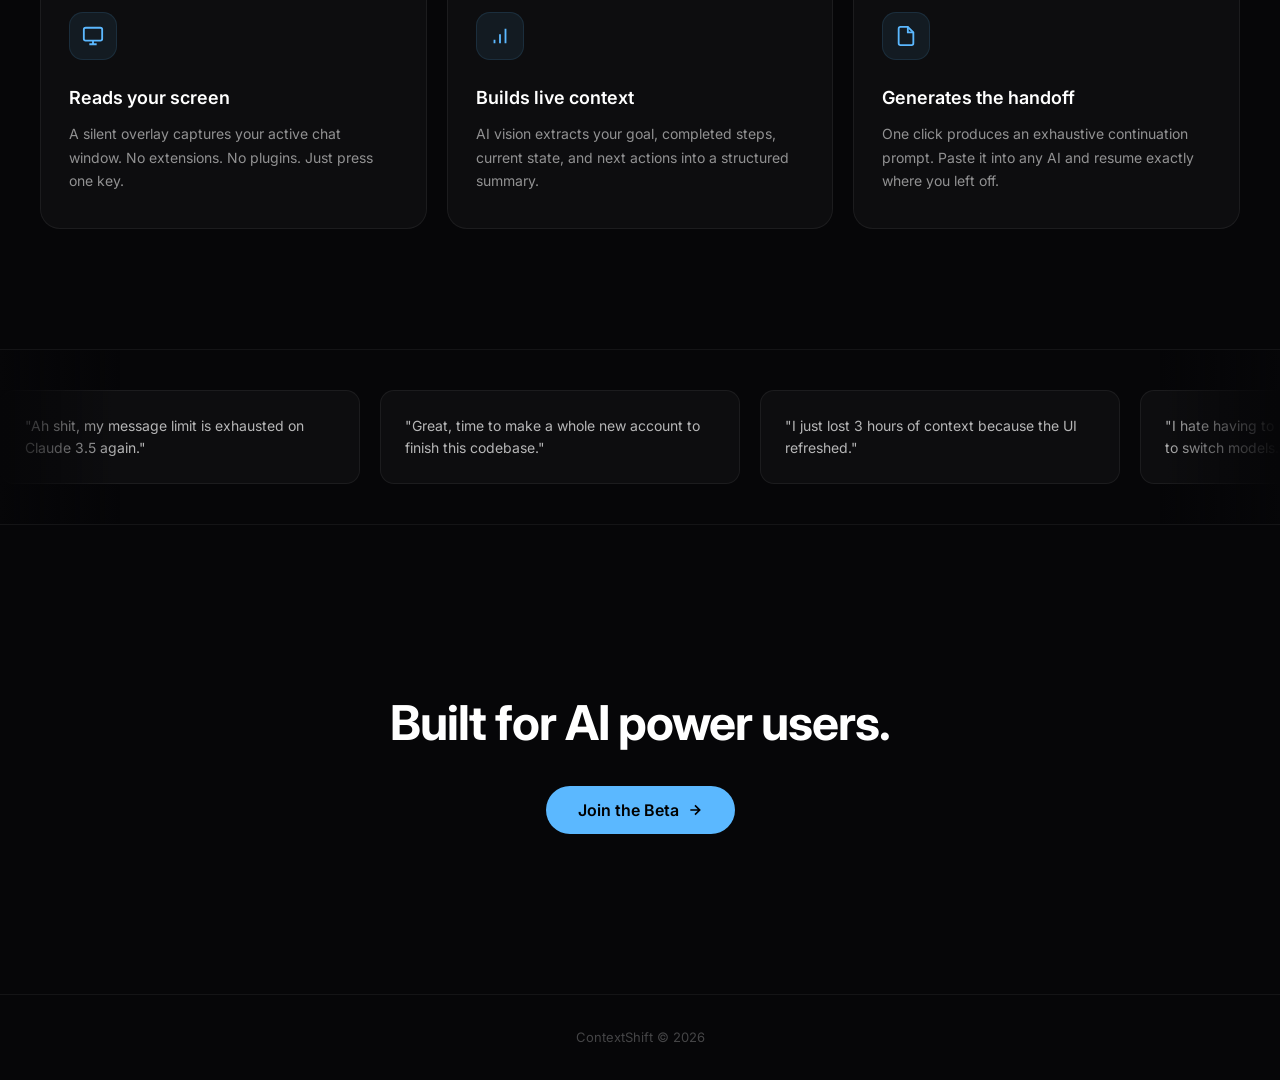
==== commit 4eb27e5d: "chore: remove free beta text" ====
--- a/index.html
+++ b/index.html
@@ -62,7 +62,7 @@
           You're on the list!
         </div>
       </div>
-      <p class="hero-note reveal">Free during beta · No credit card · Mac & Windows</p>
+      <p class="hero-note reveal">Designed for power users · Mac & Windows</p>
 
       <!-- Video Frame with 3D Parallax Tilt -->
       <div class="video-section reveal">
